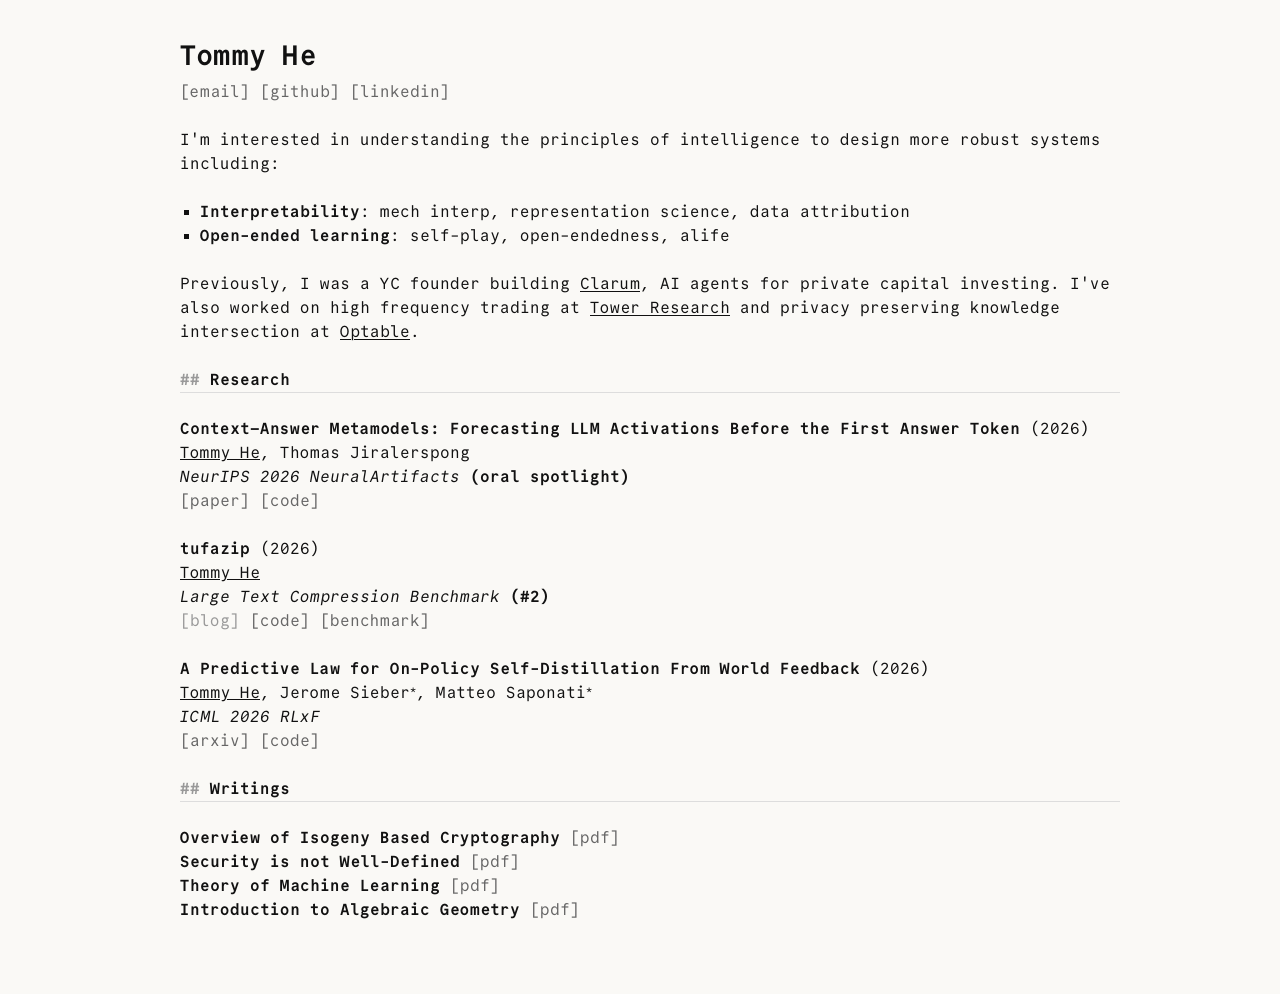
==== index.html @ 1fbf0cee "update" ====
<!doctype html>
<html lang="en">
  <head>
    <meta charset="utf-8" />
    <meta name="viewport" content="width=device-width, initial-scale=1" />
    <title>Tommy He</title>
    <meta name="description" content="Hey, I'm Tommy! Welcome to my site" />
    <link rel="icon" type="image/png" sizes="32x32" href="./favicon-32.png" />
    <link rel="icon" type="image/svg+xml" href="./favicon.svg" />
    <link rel="stylesheet" href="./styles.css" />
  </head>
  <body>
    <article>
      <h1>Tommy He</h1>
      <p class="links">
        <a href="mailto:tommyhe6@gmail.com">[email]</a>
        <a href="https://github.com/tommyhe6" target="_blank" rel="noopener"
          >[github]</a
        >
        <a
          href="https://linkedin.com/in/tommyhe6"
          target="_blank"
          rel="noopener"
          >[linkedin]</a
        >
      </p>

      <p>
        I'm interested in understanding the principles of intelligence to design
        more robust systems including:
      </p>
      <ul>
        <li>
          <b>Interpretability</b>: mech interp, representation science, data
          attribution
        </li>
        <li>
          <b>Open-ended learning</b>: self-play, open-endedness, alife
        </li>
      </ul>

      <p>
        Previously, I was a YC founder building
        <a href="https://clarum.ai/" target="_blank" rel="noopener">Clarum</a>,
        AI agents for private capital investing. I've also worked on high
        frequency trading at
        <a href="https://tower-research.com/" target="_blank" rel="noopener"
          >Tower Research</a
        >
        and privacy preserving knowledge intersection at
        <a href="https://www.optable.co/" target="_blank" rel="noopener"
          >Optable</a
        >.
      </p>

      <h2>Research</h2>
      <ul class="entries links">
        <li>
          <span class="title"
            >Context–Answer Metamodels: Forecasting LLM Activations Before the
            First Answer Token</span
          >
          (2026)<br />
          <u>Tommy He</u>, Thomas Jiralerspong<br />
          <em
            >NeurIPS 2026 NeuralArtifacts
            <span class="tag">(oral spotlight)</span></em
          ><br />
          <a href="./asset/context-answer-metamodels.pdf" target="_blank"
            >[paper]</a
          >
          <a
            href="https://github.com/Tufalabs/context-answer-metamodels"
            target="_blank"
            rel="noopener"
            >[code]</a
          >
        </li>
        <li>
          <span class="title">tufazip</span> (2026)<br />
          <u>Tommy He</u><br />
          <em>Large Text Compression Benchmark <span class="tag">(#2)</span></em
          ><br />
          <span class="pending">[blog]</span>
          <a
            href="https://github.com/Tufalabs/tufazip"
            target="_blank"
            rel="noopener"
            >[code]</a
          >
          <a
            href="https://www.mattmahoney.net/dc/text.html"
            target="_blank"
            rel="noopener"
            >[benchmark]</a
          >
        </li>
        <li>
          <span class="title"
            >A Predictive Law for On-Policy Self-Distillation From World
            Feedback</span
          >
          (2026)<br />
          <u>Tommy He</u>, Jerome Sieber<sup>*</sup>, Matteo Saponati<sup>*</sup
          ><br />
          <em>ICML 2026 RLxF</em><br />
          <a
            href="https://arxiv.org/abs/2605.30070"
            target="_blank"
            rel="noopener"
            >[arxiv]</a
          >
          <a
            href="https://github.com/Tufalabs/opsd-predictive-law"
            target="_blank"
            rel="noopener"
            >[code]</a
          >
        </li>
      </ul>

      <h2>Writings</h2>
      <ul class="entries links compact">
        <li>
          <span class="title">Overview of Isogeny Based Cryptography</span>
          <a href="./asset/overview-of-isogeny-cryptography.pdf" target="_blank"
            >[pdf]</a
          >
        </li>
        <li>
          <span class="title">Security is not Well-Defined</span>
          <a href="./asset/security-is-not-well-defined.pdf" target="_blank"
            >[pdf]</a
          >
        </li>
        <li>
          <span class="title">Theory of Machine Learning</span>
          <a href="./asset/theory-of-ml.pdf" target="_blank">[pdf]</a>
        </li>
        <li>
          <span class="title">Introduction to Algebraic Geometry</span>
          <a href="./asset/intro-to-algebraic-geometry.pdf" target="_blank"
            >[pdf]</a
          >
        </li>
      </ul>
    </article>
  </body>
</html>
---- styles.css ----
/* CSS Reset */
/* Inspired by: https://piccalil.li/blog/a-more-modern-css-reset/ */

/* Box sizing rules */
*,
*::before,
*::after {
  box-sizing: border-box;
}

/* Prevent font size inflation */
html {
  -moz-text-size-adjust: none;
  -webkit-text-size-adjust: none;
  text-size-adjust: none;
}

/* Remove default margin in favour of better control in authored CSS */
body,
h1,
h2,
h3,
h4,
p,
figure,
blockquote,
dl,
dd {
  margin-block-end: 0;
}

/* Remove list styles on ul, ol elements with a list role, which suggests default styling will be removed */
ul[role="list"],
ol[role="list"] {
  list-style: none;
}

/* Set core body defaults */
body {
  min-height: 100vh;
}

/* Balance text wrapping on headings */
h1,
h2,
h3,
h4 {
  text-wrap: balance;
}

/* A elements that don't have a class get default styles */
a:not([class]) {
  text-decoration-skip-ink: auto;
  color: currentColor;
}

/* Make images easier to work with */
img,
picture {
  max-width: 100%;
  display: block;
}

/* Inherit fonts for inputs and buttons */
input,
button,
textarea,
select {
  font-family: inherit;
  font-size: inherit;
}

/* Make sure textareas without a rows attribute are not tiny */
textarea:not([rows]) {
  min-height: 10em;
}

/* Anything that has been anchored to should have extra scroll margin */
:target {
  scroll-margin-block: 5ex;
}

/* CSS Reset */

@font-face {
  font-family: "Commit Mono";
  font-weight: 400;
  font-style: normal;
  font-display: swap;
  src:
    url("./fonts/CommitMono-400-Regular.woff2") format("woff2"),
    url("./fonts/CommitMono-400-Regular.otf") format("opentype");
}

@font-face {
  font-family: "Commit Mono";
  font-weight: 700;
  font-style: normal;
  font-display: swap;
  src:
    url("./fonts/CommitMono-700-Regular.woff2") format("woff2"),
    url("./fonts/CommitMono-700-Regular.otf") format("opentype");
}

@font-face {
  font-family: "Commit Mono";
  font-weight: 400;
  font-style: italic;
  font-display: swap;
  src:
    url("./fonts/CommitMono-400-Italic.woff2") format("woff2"),
    url("./fonts/CommitMono-400-Italic.otf") format("opentype");
}

@font-face {
  font-family: "Commit Mono";
  font-weight: 700;
  font-style: italic;
  font-display: swap;
  src:
    url("./fonts/CommitMono-700-Italic.woff2") format("woff2"),
    url("./fonts/CommitMono-700-Italic.otf") format("opentype");
}

@charset "UTF-8";
:root {
  /* One terminal row. Every vertical gap on the page is a whole number of these. */
  --line: 1.5rem;
  --bg-color: #faf9f6;
  --text: #111;
  --text-dim: #666;
  --text-faint: #999;
  --rule: #ddd;
  --main: 70%;
  --side: 30%;
  --indent: 5%;
  --code-indent: 2.5%;
  --gutter: 5%; /* space between main and margin */
  --blockquote-extra: 4%; /* extra pull to clear blockquote */
  font-family: "Commit Mono", monospace;
}
html {
  font-size: 16px;
}

/* Inspired by Tuft CSS: https://github.com/edwardtufte/tufte-css */
body {
  max-width: 98ch;
  /* Indent on wide screens, given back to the column as the viewport narrows. */
  margin-left: max(0px, min(12.5%, 100% - 98ch));
  padding: 0 2ch;
  line-height: var(--line);
  background-color: var(--bg-color);
  color: var(--text);
  counter-reset: sidenote-counter;
}

h1 {
  font-weight: 700;
  margin: 0;
  font-size: 1.75rem;
  line-height: calc(var(--line) * 2);
}

h2 {
  font-weight: 700;
  font-size: 1rem;
  margin: var(--line) 0 var(--line);
  line-height: var(--line);
  border-bottom: 1px solid var(--rule);
}

h2::before {
  content: "## ";
  color: var(--text-faint);
}

h3 {
  font-weight: 400;
  font-size: 1.5rem;
  margin-top: 1.0rem;
  margin-bottom: 0.5rem;
  line-height: 1;
}

hr {
  display: block;
  height: 1px;
  width: var(--main);
  border: 0;
  border-top: 1px solid #ccc;
  margin: 1em 0;
  padding: 0;
}

p.subtitle {
  font-style: italic;
  margin-top: 1rem;
  margin-bottom: 1rem;
  font-size: 1.8rem;
  display: block;
  line-height: 1;
}

.danger {
  color: red;
}

article {
  padding: var(--line) 0 calc(var(--line) * 2);
}

section {
  padding-top: 1rem;
  padding-bottom: 1rem;
}

p,
dl,
ol,
ul {
  font-size: 1rem;
  line-height: var(--line);
}

p {
  margin-top: var(--line);
  margin-bottom: var(--line);
  padding-right: 0;
  vertical-align: baseline;
}

/* Chapter Epigraphs */
div.epigraph {
  margin: 5em 0;
}

div.epigraph > blockquote {
  margin-top: 3em;
  margin-bottom: 3em;
}

div.epigraph > blockquote,
div.epigraph > blockquote > p {
  font-style: italic;
}

div.epigraph > blockquote > footer {
  font-style: normal;
}

div.epigraph > blockquote > footer > cite {
  font-style: italic;
}
/* end chapter epigraphs styles */

blockquote {
  font-size: 1rem;
}

blockquote p {
  width: var(--main);
  margin-right: 40px;
}

blockquote footer {
  width: var(--main);
  font-size: 1rem;
  text-align: right;
}

section > p,
section > footer,
section > table {
  width: var(--main);
}

/* 50 + 5 == 55, to be the same width as paragraph */
section > dl,
section > ol,
section > ul {
  width: calc(var(--main) + var(--indent));
  -webkit-padding-start: var(--indent);
}

figure {
  padding: 0;
  border: 0;
  font-size: 100%;
  font: inherit;
  vertical-align: baseline;
  max-width: var(--main);
  -webkit-margin-start: 0;
  -webkit-margin-end: 0;
  margin: 0 0 3em 0;
}

figcaption {
  float: right;
  clear: right;
  margin-top: 0;
  margin-bottom: 0;
  font-size: 1rem;
  line-height: 1;
  vertical-align: baseline;
  position: relative;
  max-width: var(--side);
}

figure.fullwidth figcaption {
  margin-right: var(--side);
}

a:link,
a:visited {
  color: inherit;
  text-underline-offset: 0.1em;
  text-decoration-thickness: 0.05em;
}

/* Sidenotes, margin notes, figures, captions */
img {
  max-width: 100%;
}

.sidenote,
.marginnote {
  float: right;
  clear: right;
  margin-right: calc(-1 * (var(--side) + var(--gutter)));
  width: var(--side);
  margin-top: 0.3rem;
  margin-bottom: 0;
  font-size: 1rem;
  line-height: 1;
  vertical-align: baseline;
  position: relative;
}

.sidenote-number {
  counter-increment: sidenote-counter;
}

.sidenote-number:after,
.sidenote:before {
  position: relative;
  vertical-align: baseline;
}

.sidenote-number:after {
  content: counter(sidenote-counter);
  font-size: 0.8rem;
  top: -0.5rem;
  left: 0.1rem;
}

.sidenote:before {
  content: counter(sidenote-counter) " ";
  font-size: 0.8rem;
  top: -0.5rem;
}

blockquote .sidenote,
blockquote .marginnote {
  margin-right: calc(
    -1 * (var(--side) + var(--gutter) + var(--blockquote-extra))
  );
  min-width: calc(var(--side) + var(--blockquote-extra));
  text-align: left;
}

div.fullwidth,
table.fullwidth {
  width: 100%;
}

div.table-wrapper {
  overflow-x: auto;
}

code,
pre > code {
  font-size: 1rem;
  line-height: 1.42;
  -webkit-text-size-adjust: 100%; /* Prevent adjustments of font size after orientation changes in iOS. See https://github.com/edwardtufte/tufte-css/issues/81#issuecomment-261953409 */
}

.sans > code {
  font-size: 1.2rem;
}

h1 > code,
h2 > code,
h3 > code {
  font-size: 0.8em;
}

.marginnote > code,
.sidenote > code {
  font-size: 1rem;
}

pre > code {
  font-size: 0.9rem;
  width: 52.5%;
  margin-left: 2.5%;
  overflow-x: auto;
  display: block;
}

pre.fullwidth > code {
  width: 90%;
}

.fullwidth {
  max-width: 90%;
  clear: both;
}

span.newthought {
  font-variant: small-caps;
  font-size: 1.2em;
}

input.margin-toggle {
  display: none;
}

label.sidenote-number {
  display: inline-block;
  max-height: 2rem; /* should be less than or equal to paragraph line-height */
}

label.margin-toggle:not(.sidenote-number) {
  display: none;
}

.iframe-wrapper {
  position: relative;
  padding-bottom: 56.25%; /* 16:9 */
  padding-top: 25px;
  height: 0;
}

.iframe-wrapper iframe {
  position: absolute;
  top: 0;
  left: 0;
  width: 100%;
  height: 100%;
}

@media (max-width: 760px) {
  /* Vertical padding on an inline link grows the tap target without moving anything */
  .links a {
    padding-top: 0.5rem;
    padding-bottom: 0.5rem;
  }

  hr,
  section > p,
  section > footer,
  section > table {
    width: 100%;
  }

  pre > code {
    width: 97%;
  }

  section > dl,
  section > ol,
  section > ul {
    width: 90%;
  }

  figure {
    max-width: 90%;
  }

  figcaption,
  figure.fullwidth figcaption {
    margin-right: 0%;
    max-width: none;
  }

  blockquote {
    margin-left: 1.5em;
    margin-right: 0em;
  }

  blockquote p,
  blockquote footer {
    width: 100%;
  }

  label.margin-toggle:not(.sidenote-number) {
    display: inline;
  }

  .sidenote,
  .marginnote {
    display: none;
  }

  .margin-toggle:checked + .sidenote,
  .margin-toggle:checked + .marginnote {
    display: block;
    float: left;
    left: 1rem;
    clear: both;
    width: 95%;
    margin: 1rem 2.5%;
    vertical-align: baseline;
    position: relative;
  }

  label {
    cursor: pointer;
  }

  div.table-wrapper,
  table {
    width: 85%;
  }

  img {
    width: 100%;
  }
}

/* === Environments: full highlight box, shared counter, only .env-name ==== */
:root {
  --thm-bg: rgba(31, 75, 153, 0.12);
  --lem-bg: rgba(161, 84, 214, 0.14);
  --prop-bg: rgba(252, 201, 60, 0.28); /* pale yellow like screenshot */
  --def-bg: rgba(31, 132, 199, 0.14); /* light blue */
  --exm-bg: rgba(140, 106, 17, 0.12); /* soft amber */
  --proof-bg: rgba(0, 0, 0, 0.08); /* light gray */
}

body {
  counter-reset: env;
} /* one shared counter */

/* Containers fit your main column and carry the highlight */
.theorem,
.lemma,
.proposition,
.definition,
.example,
.proof {
  width: var(--main);
  margin: 1rem 0;
  padding: 0.5rem;
}

/* Per-type background */
.theorem {
  background: var(--thm-bg);
}
.lemma {
  background: var(--lem-bg);
}
.proposition {
  background: var(--prop-bg);
}
.definition {
  background: var(--def-bg);
}
.example {
  background: var(--exm-bg);
}
.proof {
  background: var(--proof-bg);
}

/* The only element you add: becomes the bold title line */
.env-name {
  display: block;
  font-weight: 700; /* env name bold */
  line-height: 1;
  font-size: 1rem; /* pairs with your 1.4rem body text */
}

/* Title prefix + shared numbering (kind label is bold too) */
.theorem,
.lemma,
.proposition,
.definition,
.example {
  counter-increment: env;
}

.theorem .env-name::before {
  content: "Theorem " counter(env) " ";
  font-weight: 900;
}
.lemma .env-name::before {
  content: "Lemma " counter(env) " ";
  font-weight: 900;
}
.proposition .env-name::before {
  content: "Proposition " counter(env) " ";
  font-weight: 900;
}
.definition .env-name::before {
  content: "Definition " counter(env) " ";
  font-weight: 900;
}
.example .env-name::before {
  content: "Example " counter(env) " ";
  font-weight: 900;
}

/* Proofs are unnumbered; label italic + bold; QED mark at end */
.proof .env-name::before {
  content: "Proof. ";
  font-style: italic;
  font-weight: 900;
}
.proof::after {
  content: "∎";
  display: block;
  text-align: right;
  opacity: 0.9;
  margin-top: 0.2rem;
}

/* /* Spacing from title to first content node */ */
/* .env-name + * { */
/*   margin-top: 5rem; */
/* } */

/* Mobile: follow your layout */
@media (max-width: 760px) {
  .theorem,
  .lemma,
  .proposition,
  .definition,
  .example,
  .proof {
    width: 100%;
  }
}

/* Square markers sitting in a two-cell gutter, after the-monospace-web */
article > ul:not(.entries) {
  list-style-type: square;
  padding-left: 2ch;
  margin: var(--line) 0;
}

article > ul:not(.entries) > li::marker {
  line-height: 0;
}

/* === Entry lists: title + authors on their own lines, [bracket] links after === */
ul.entries {
  list-style: none;
  padding-left: 0;
  margin: 0 0 var(--line);
}

ul.entries > li + li {
  margin-top: var(--line);
}

/* One-line entries read as consecutive rows, like command output */
ul.compact > li + li {
  margin-top: 0;
}

.entries .title {
  font-weight: 700;
}

/* Equal-contribution marks: raised and reduced like a paper byline */
.entries sup {
  font-size: 0.65rem;
  line-height: 0;
  vertical-align: baseline;
  position: relative;
  top: -0.45em;
}

.entries .tag {
  font-weight: 700;
  font-style: normal;
}

.links a:link,
.links a:visited {
  color: var(--text-dim);
  text-decoration: none;
}

.links a:hover {
  background: var(--text);
  color: var(--bg-color);
  text-decoration: none;
}

.links .pending {
  color: var(--text-faint);
}

::selection {
  background: var(--text);
  color: var(--bg-color);
}

/* The row of [email] [github] [linkedin] under the name */
p.links {
  margin-top: 0;
  margin-bottom: var(--line);
}
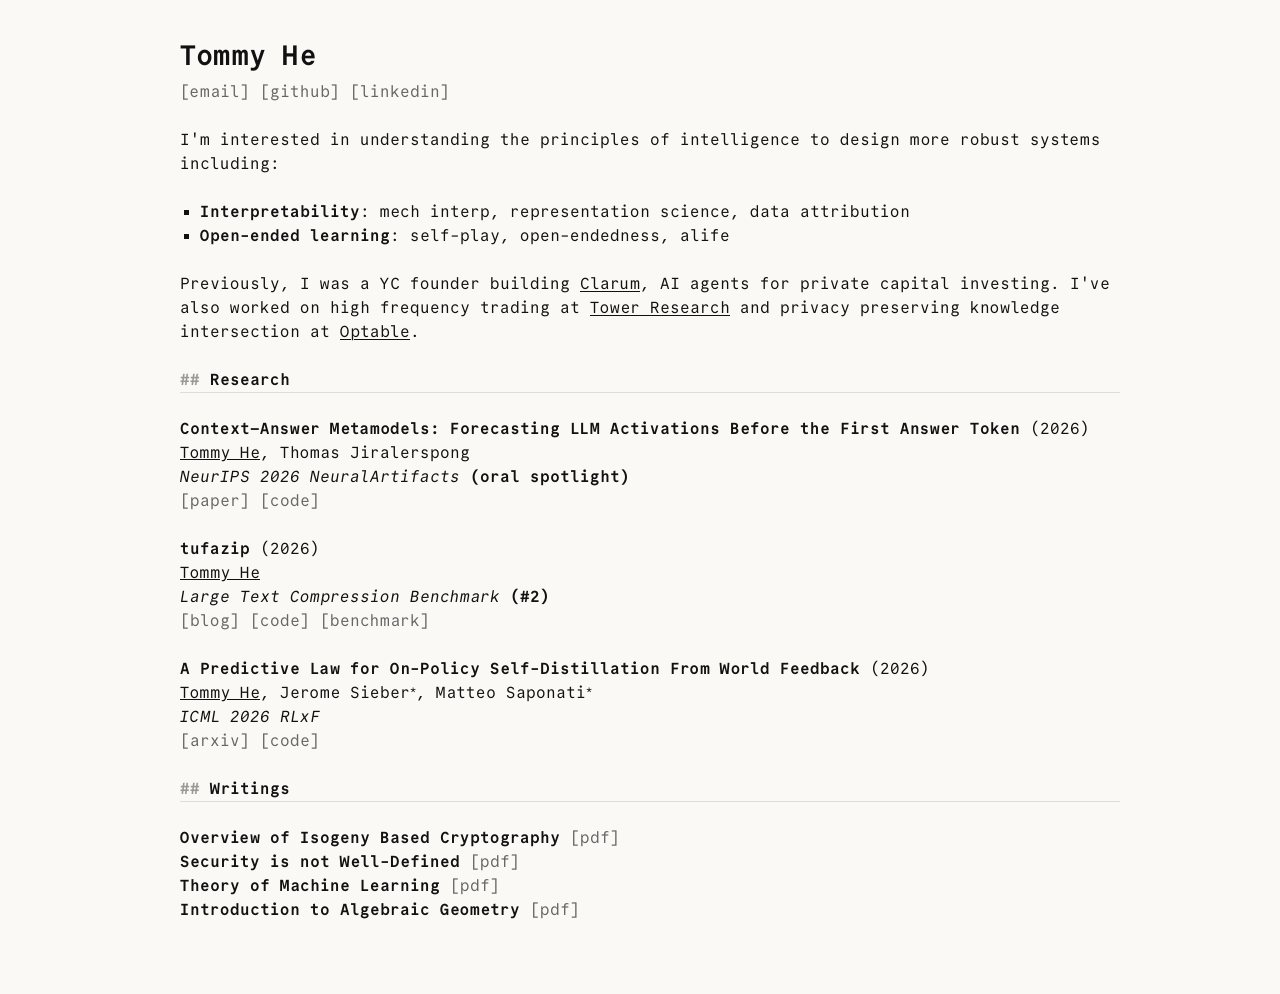
==== commit eccd095d: "add tufazip blog" ====
--- a/index.html
+++ b/index.html
@@ -81,7 +81,12 @@
           <u>Tommy He</u><br />
           <em>Large Text Compression Benchmark <span class="tag">(#2)</span></em
           ><br />
-          <span class="pending">[blog]</span>
+          <a
+            href="https://tufalabs.ai/research/tufazip"
+            target="_blank"
+            rel="noopener"
+            >[blog]</a
+          >
           <a
             href="https://github.com/Tufalabs/tufazip"
             target="_blank"
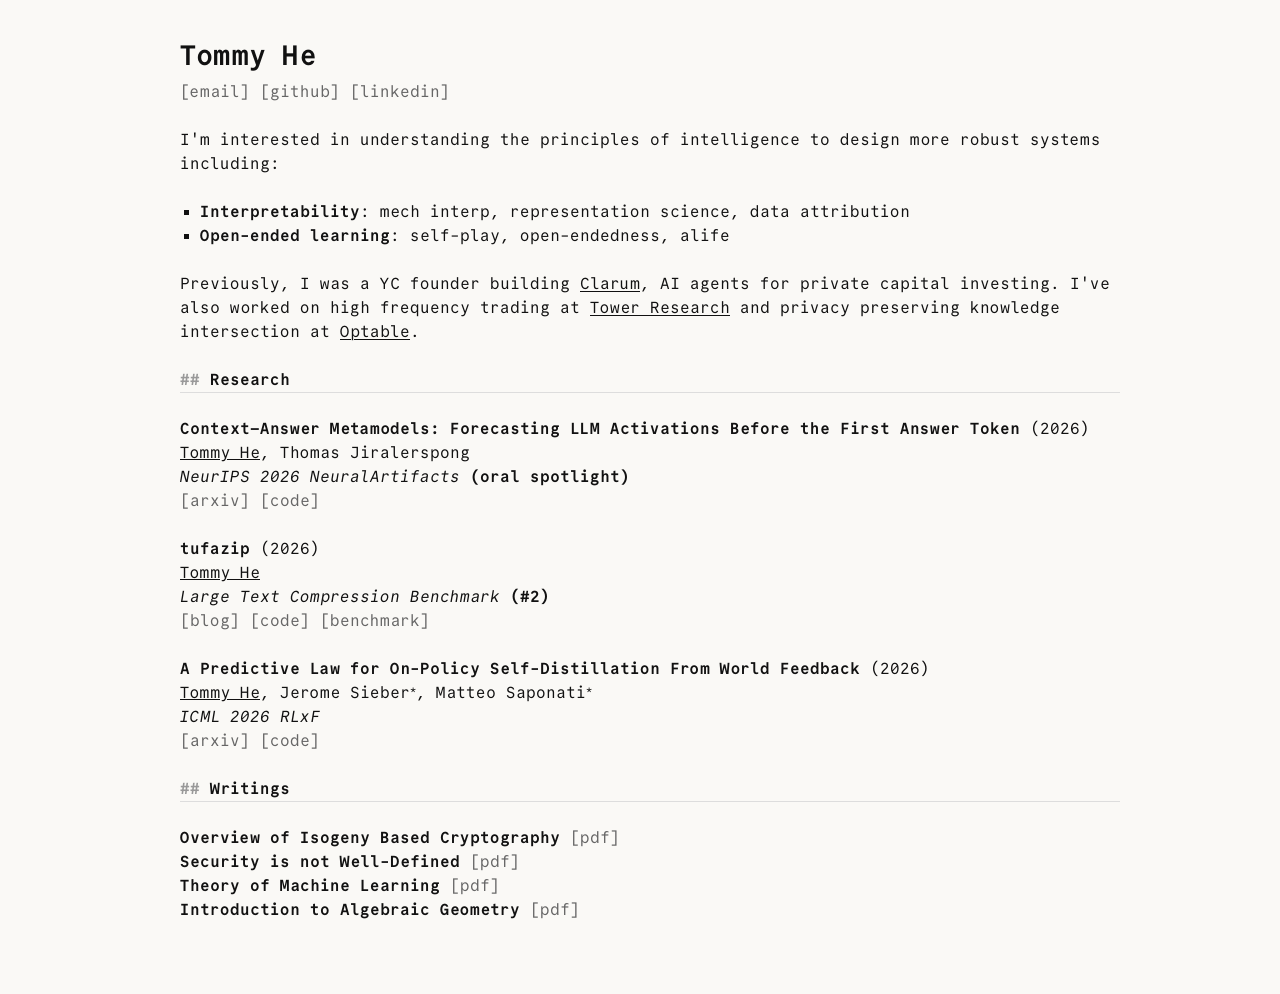
==== commit 950ff25e: "update context answer metamodels to arxiv" ====
--- a/index.html
+++ b/index.html
@@ -66,8 +66,11 @@
             >NeurIPS 2026 NeuralArtifacts
             <span class="tag">(oral spotlight)</span></em
           ><br />
-          <a href="./asset/context-answer-metamodels.pdf" target="_blank"
-            >[paper]</a
+          <a
+            href="https://arxiv.org/abs/2611.06837"
+            target="_blank"
+            rel="noopener"
+            >[arxiv]</a
           >
           <a
             href="https://github.com/Tufalabs/context-answer-metamodels"
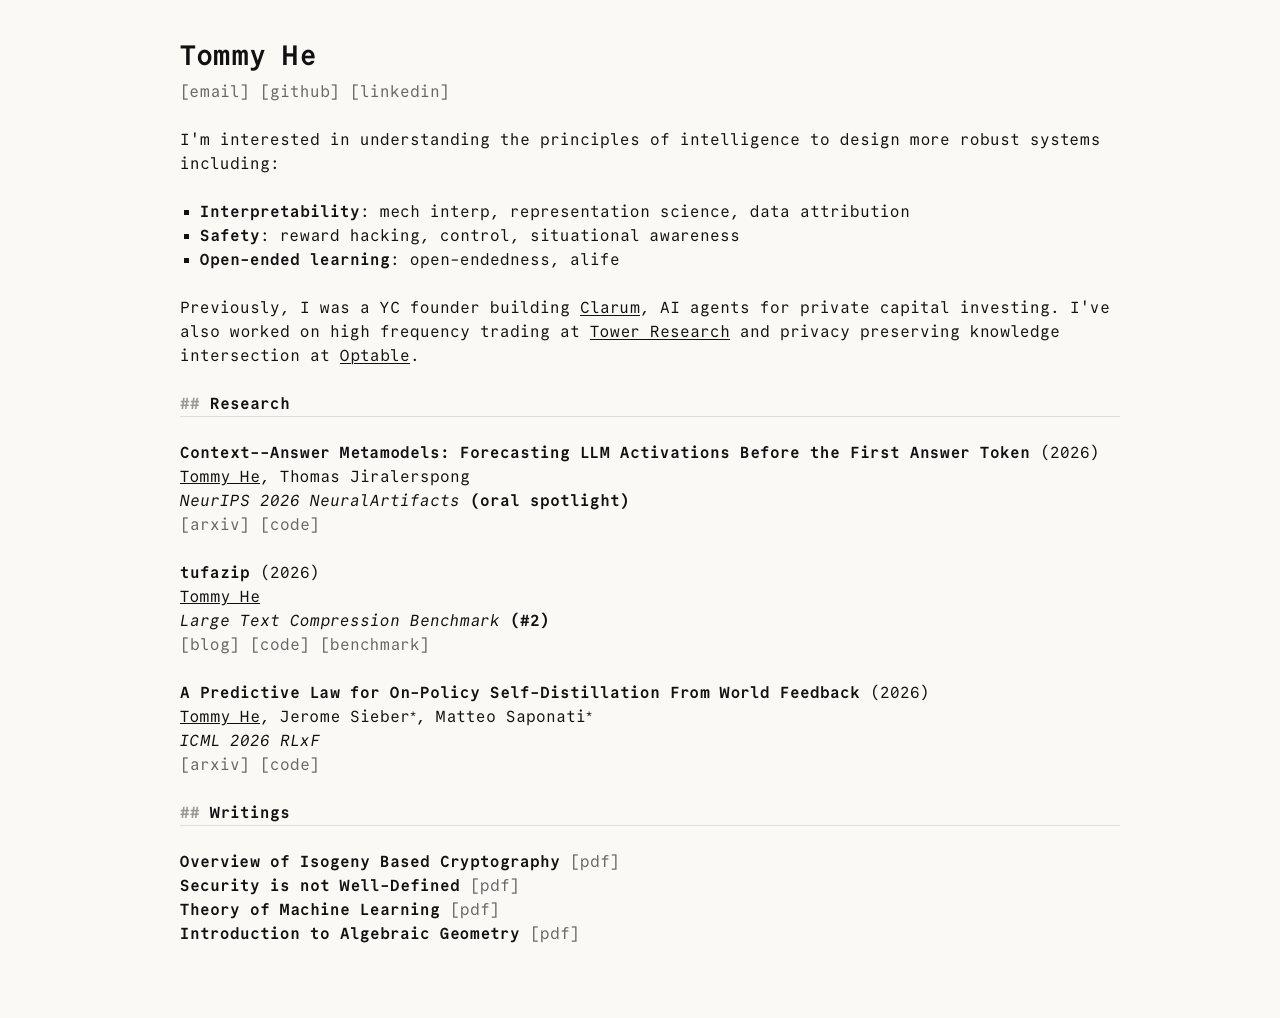
==== commit 483f4347: "update" ====
--- a/index.html
+++ b/index.html
@@ -35,7 +35,10 @@
           attribution
         </li>
         <li>
-          <b>Open-ended learning</b>: self-play, open-endedness, alife
+          <b>Safety</b>: reward hacking, control, situational awareness
+        </li>
+        <li>
+          <b>Open-ended learning</b>: open-endedness, alife
         </li>
       </ul>
 
@@ -57,7 +60,7 @@
       <ul class="entries links">
         <li>
           <span class="title"
-            >Context–Answer Metamodels: Forecasting LLM Activations Before the
+            >Context--Answer Metamodels: Forecasting LLM Activations Before the
             First Answer Token</span
           >
           (2026)<br />
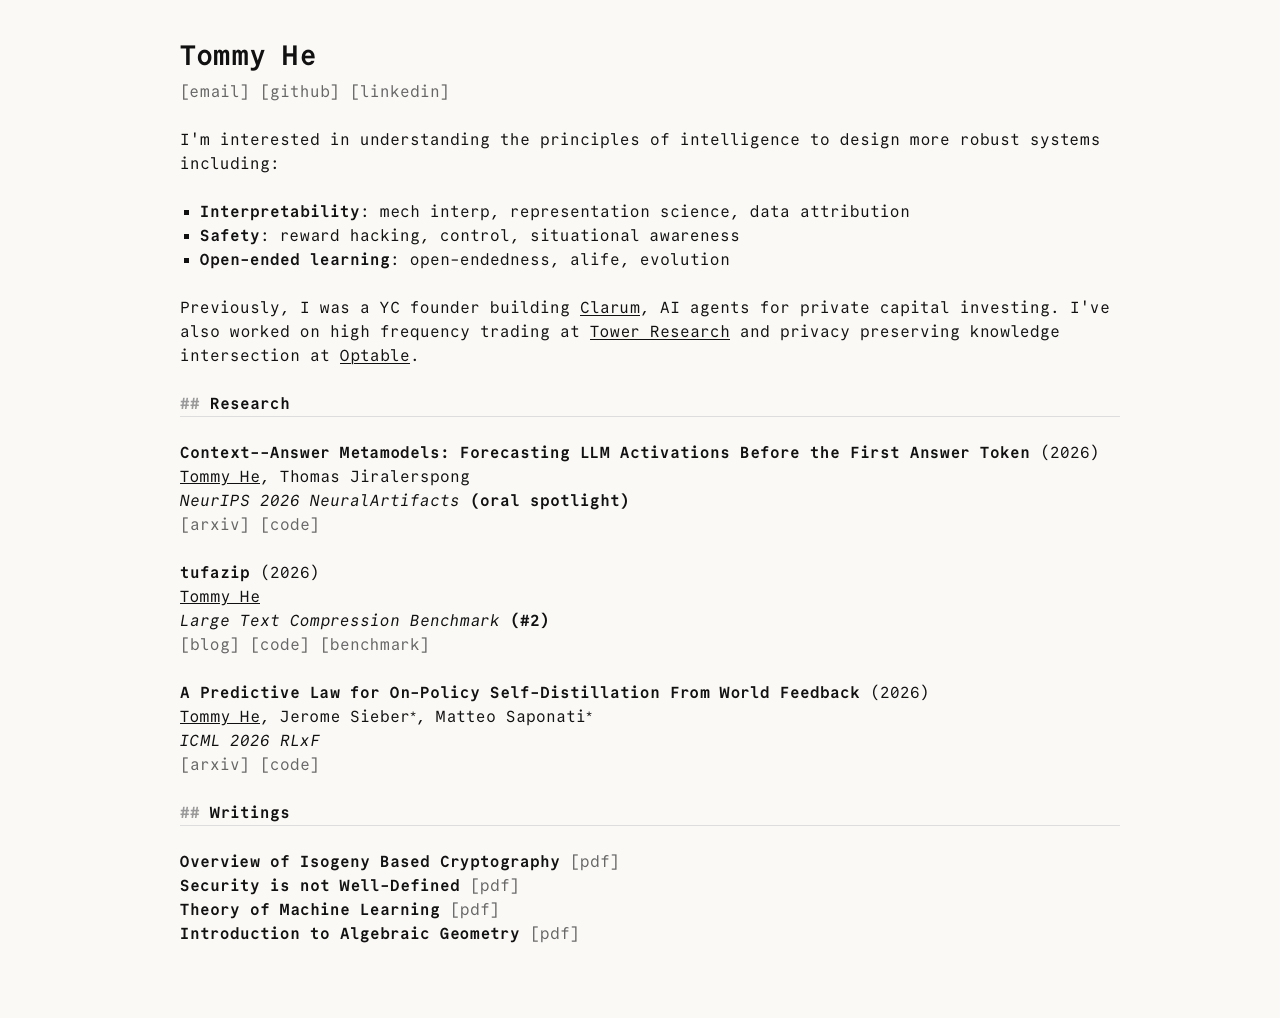
==== commit c0646820: "update" ====
--- a/index.html
+++ b/index.html
@@ -38,7 +38,7 @@
           <b>Safety</b>: reward hacking, control, situational awareness
         </li>
         <li>
-          <b>Open-ended learning</b>: open-endedness, alife
+          <b>Open-ended learning</b>: open-endedness, alife, evolution
         </li>
       </ul>
 
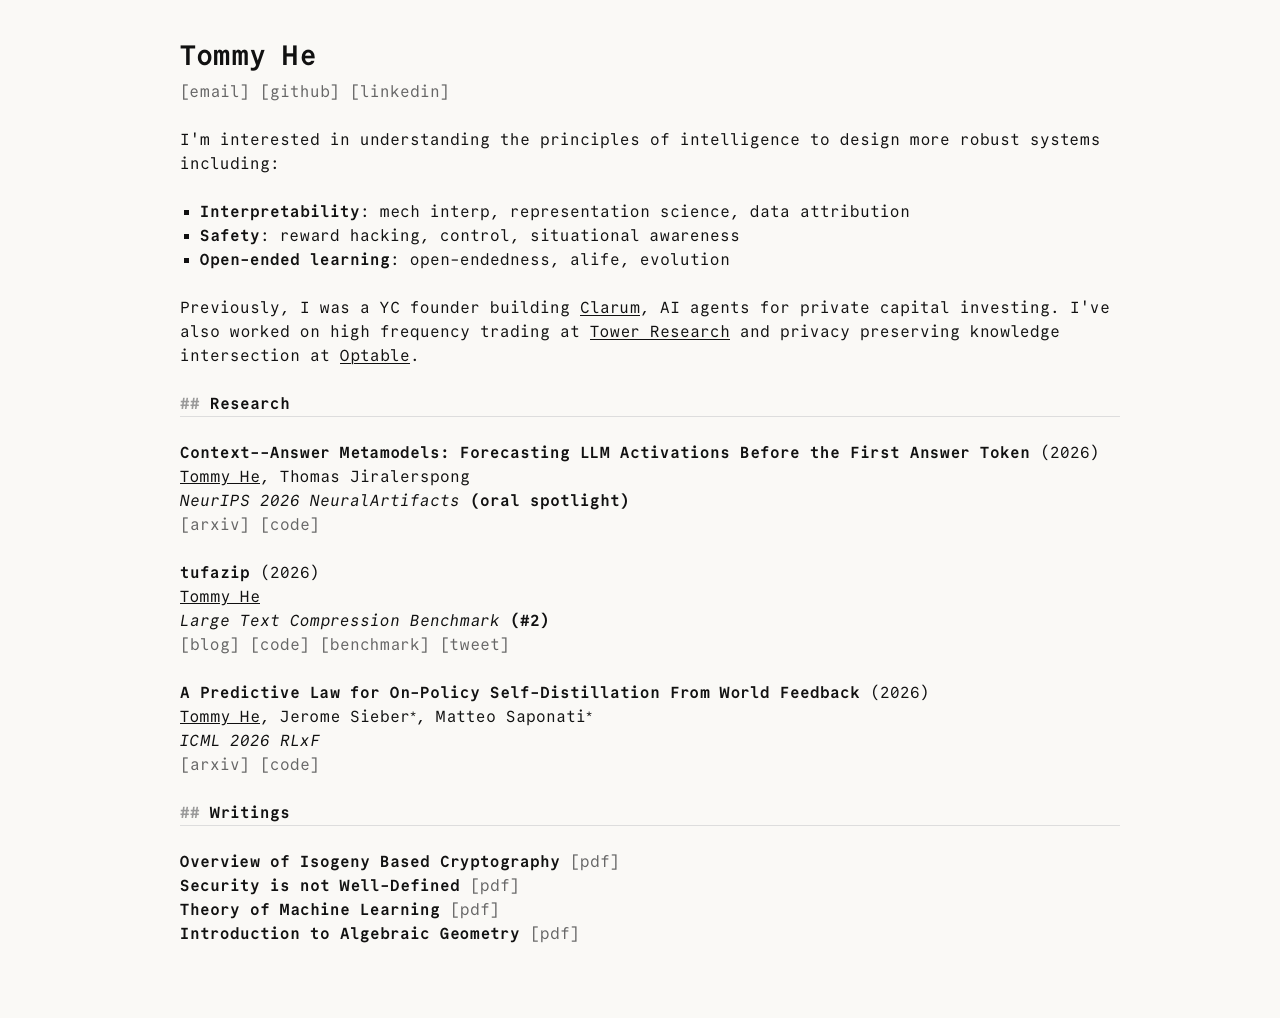
==== commit 2f8f155a: "update" ====
--- a/index.html
+++ b/index.html
@@ -105,6 +105,12 @@
             rel="noopener"
             >[benchmark]</a
           >
+          <a
+            href="https://x.com/tufalabs/status/2123350647273631907"
+            target="_blank"
+            rel="noopener"
+            >[tweet]</a
+          >
         </li>
         <li>
           <span class="title"
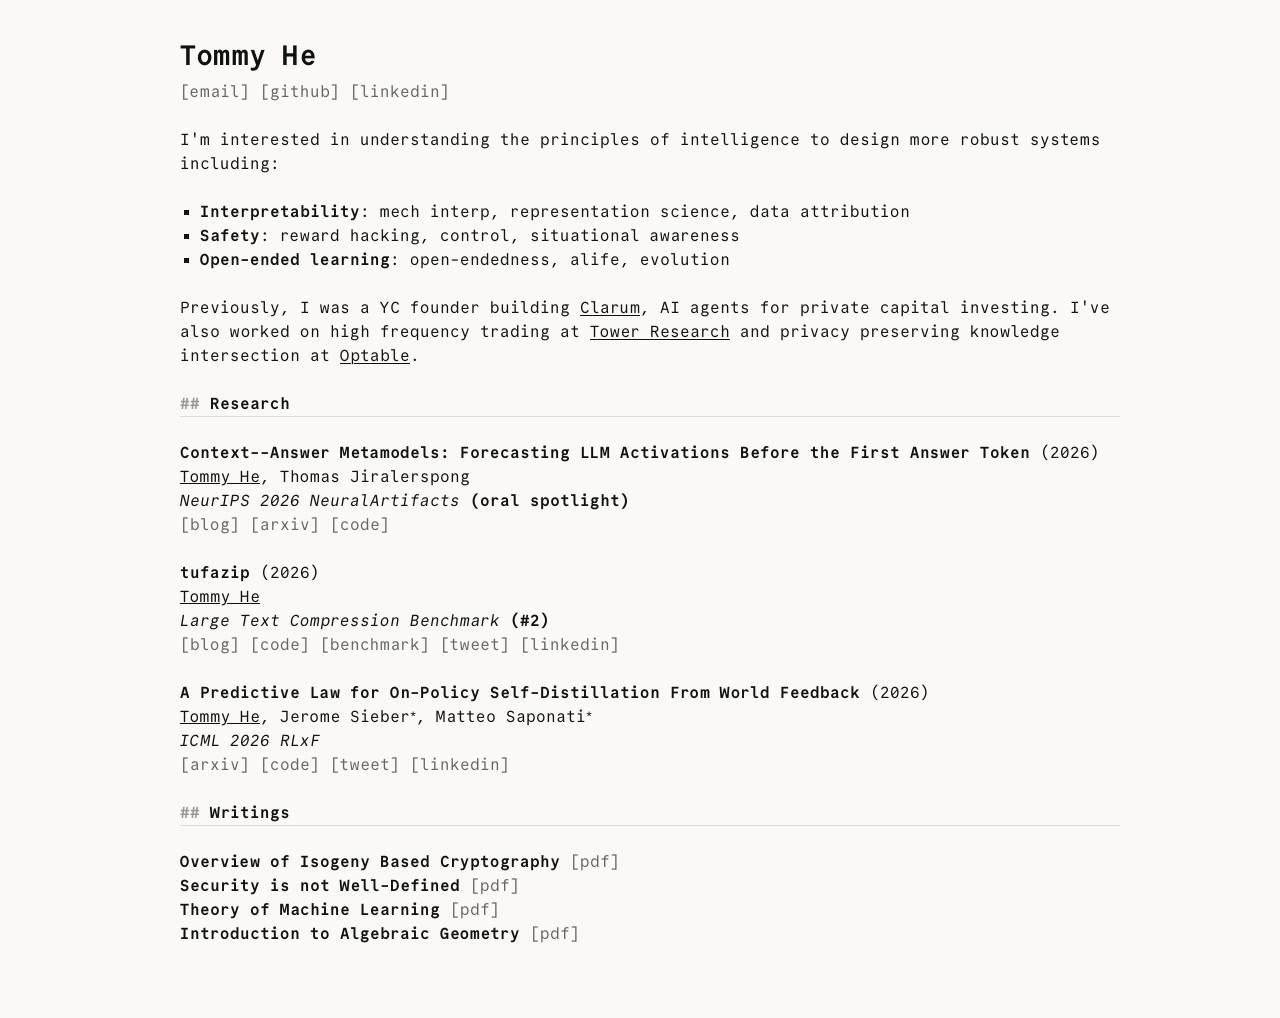
==== commit 80ce0734: "add context answer metamodels blog" ====
--- a/index.html
+++ b/index.html
@@ -5,8 +5,8 @@
     <meta name="viewport" content="width=device-width, initial-scale=1" />
     <title>Tommy He</title>
     <meta name="description" content="Hey, I'm Tommy! Welcome to my site" />
-    <link rel="icon" type="image/png" sizes="32x32" href="./favicon-32.png" />
-    <link rel="icon" type="image/svg+xml" href="./favicon.svg" />
+    <link rel="icon" type="image/png" sizes="64x64" href="./favicon-64.png" />
+    <link rel="icon" type="image/svg+xml" href="./favicon.svg?v=3" />
     <link rel="stylesheet" href="./styles.css" />
   </head>
   <body>
@@ -69,6 +69,7 @@
             >NeurIPS 2026 NeuralArtifacts
             <span class="tag">(oral spotlight)</span></em
           ><br />
+          <a href="./context-answer-metamodels/index.html">[blog]</a>
           <a
             href="https://arxiv.org/abs/2611.06837"
             target="_blank"
@@ -111,6 +112,12 @@
             rel="noopener"
             >[tweet]</a
           >
+          <a
+            href="https://lnkd.in/p/e8i_anC4"
+            target="_blank"
+            rel="noopener"
+            >[linkedin]</a
+          >
         </li>
         <li>
           <span class="title"
@@ -132,6 +139,18 @@
             target="_blank"
             rel="noopener"
             >[code]</a
+          >
+          <a
+            href="https://x.com/tommyhe41/status/2066911828995661906"
+            target="_blank"
+            rel="noopener"
+            >[tweet]</a
+          >
+          <a
+            href="https://lnkd.in/p/e7gDTxrH"
+            target="_blank"
+            rel="noopener"
+            >[linkedin]</a
           >
         </li>
       </ul>
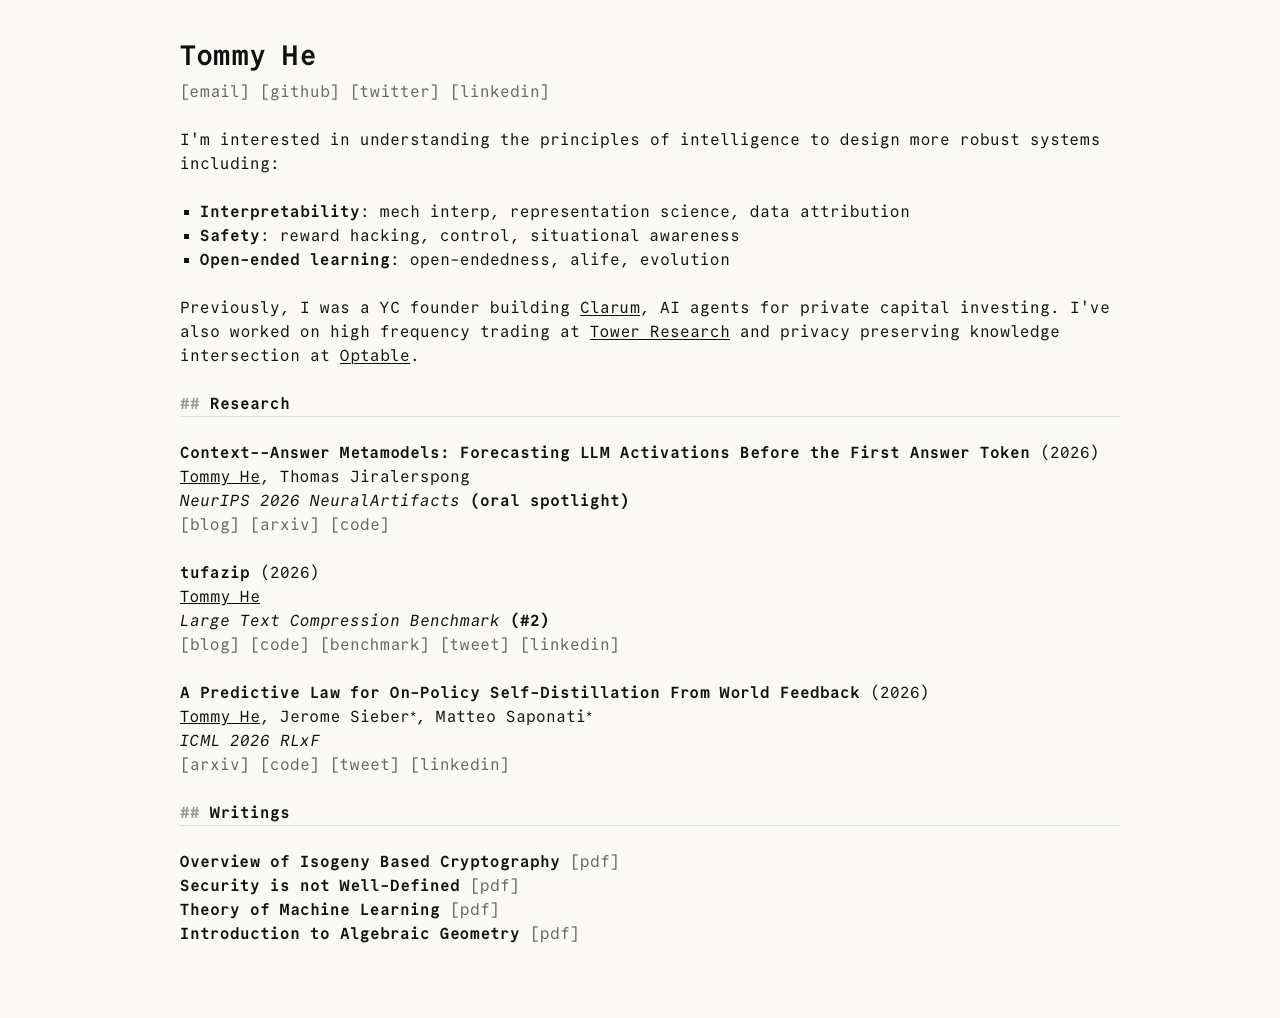
==== commit 581b7385: "add twitter" ====
--- a/index.html
+++ b/index.html
@@ -16,6 +16,9 @@
         <a href="mailto:tommyhe6@gmail.com">[email]</a>
         <a href="https://github.com/tommyhe6" target="_blank" rel="noopener"
           >[github]</a
+        >
+        <a href="https://x.com/tommyhe41" target="_blank" rel="noopener"
+          >[twitter]</a
         >
         <a
           href="https://linkedin.com/in/tommyhe6"
